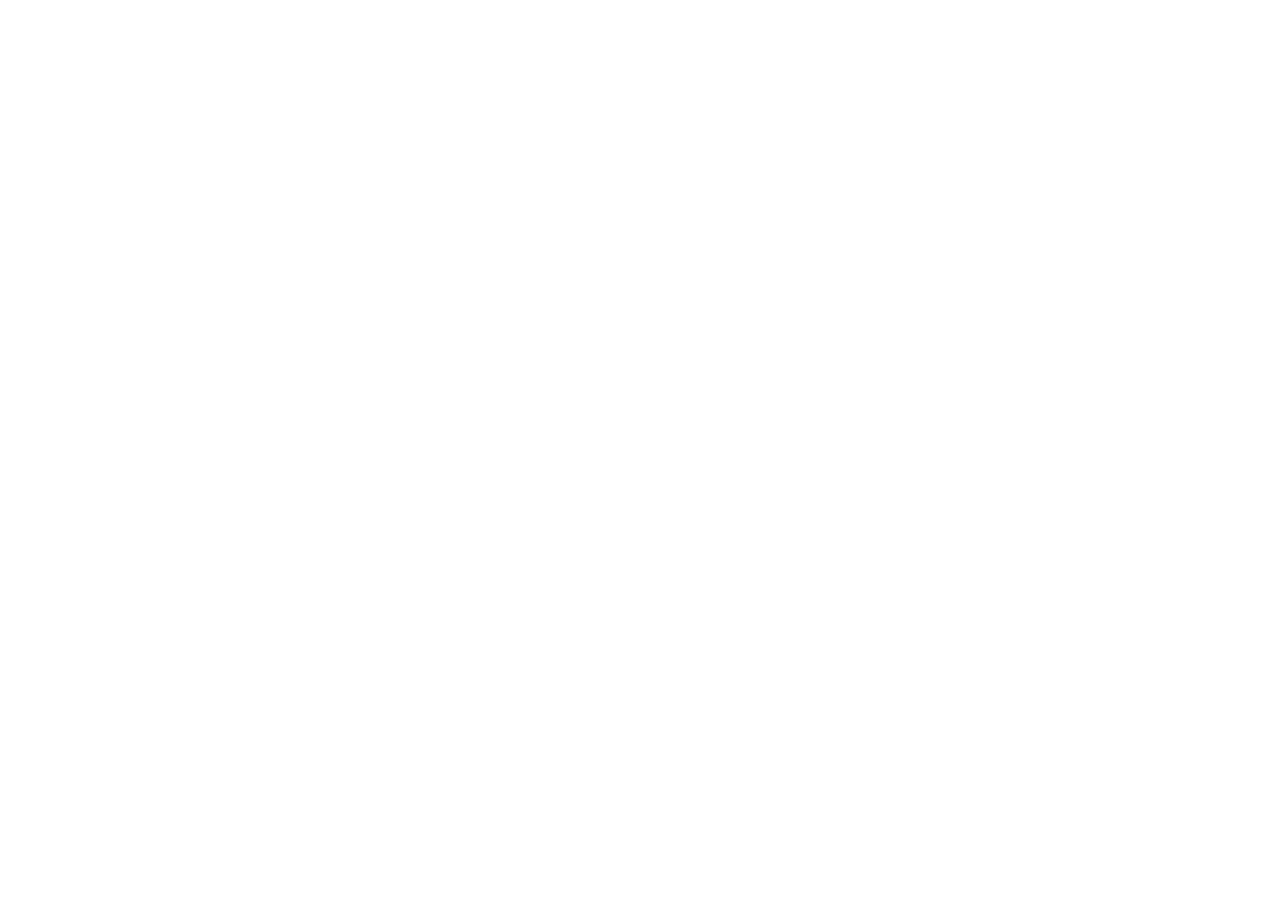
==== microsoft-design/microsoft.html @ c9d318f1 "microsoft design" ====
<!DOCTYPE html>
<html lang="en">
  <head>
    <meta charset="UTF-8" />
    <meta name="viewport" content="width=device-width, initial-scale=1.0" />
    <title>Microsoft Design</title>
  </head>
  <body></body>
</html>
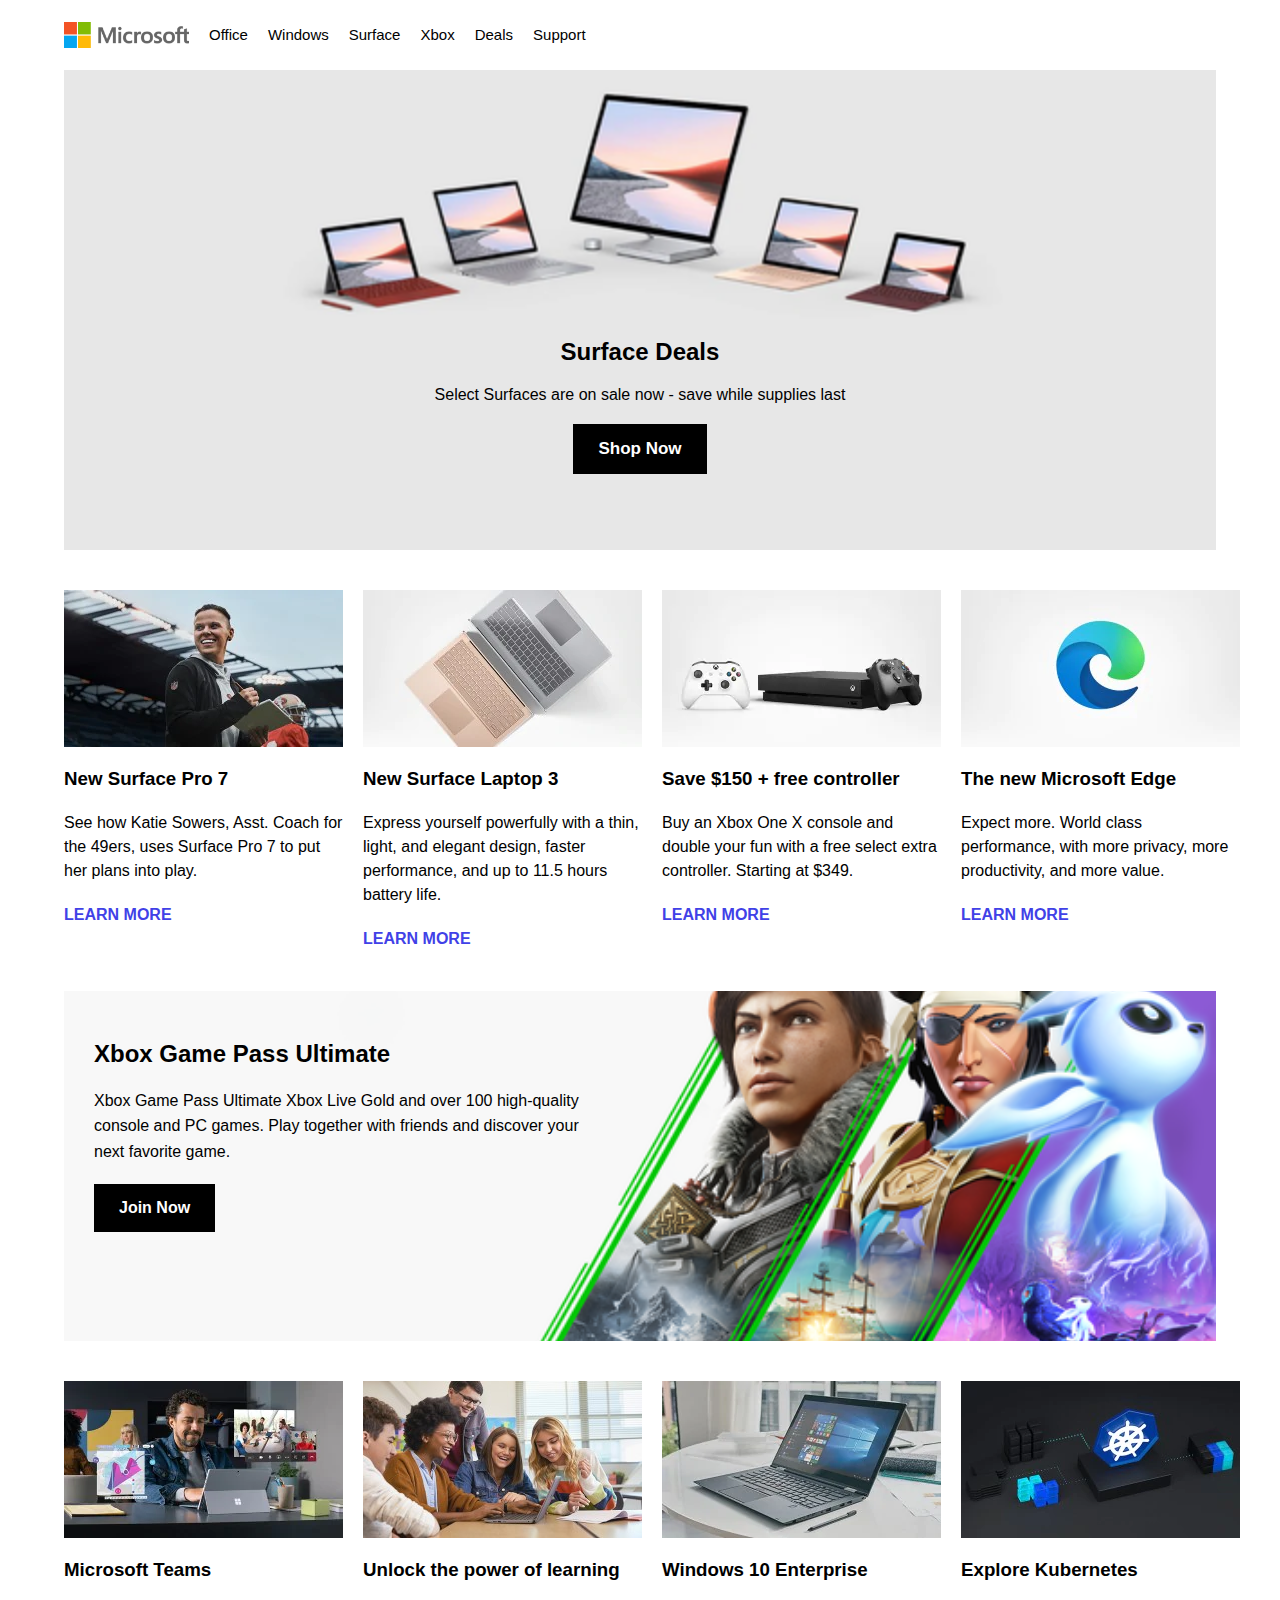
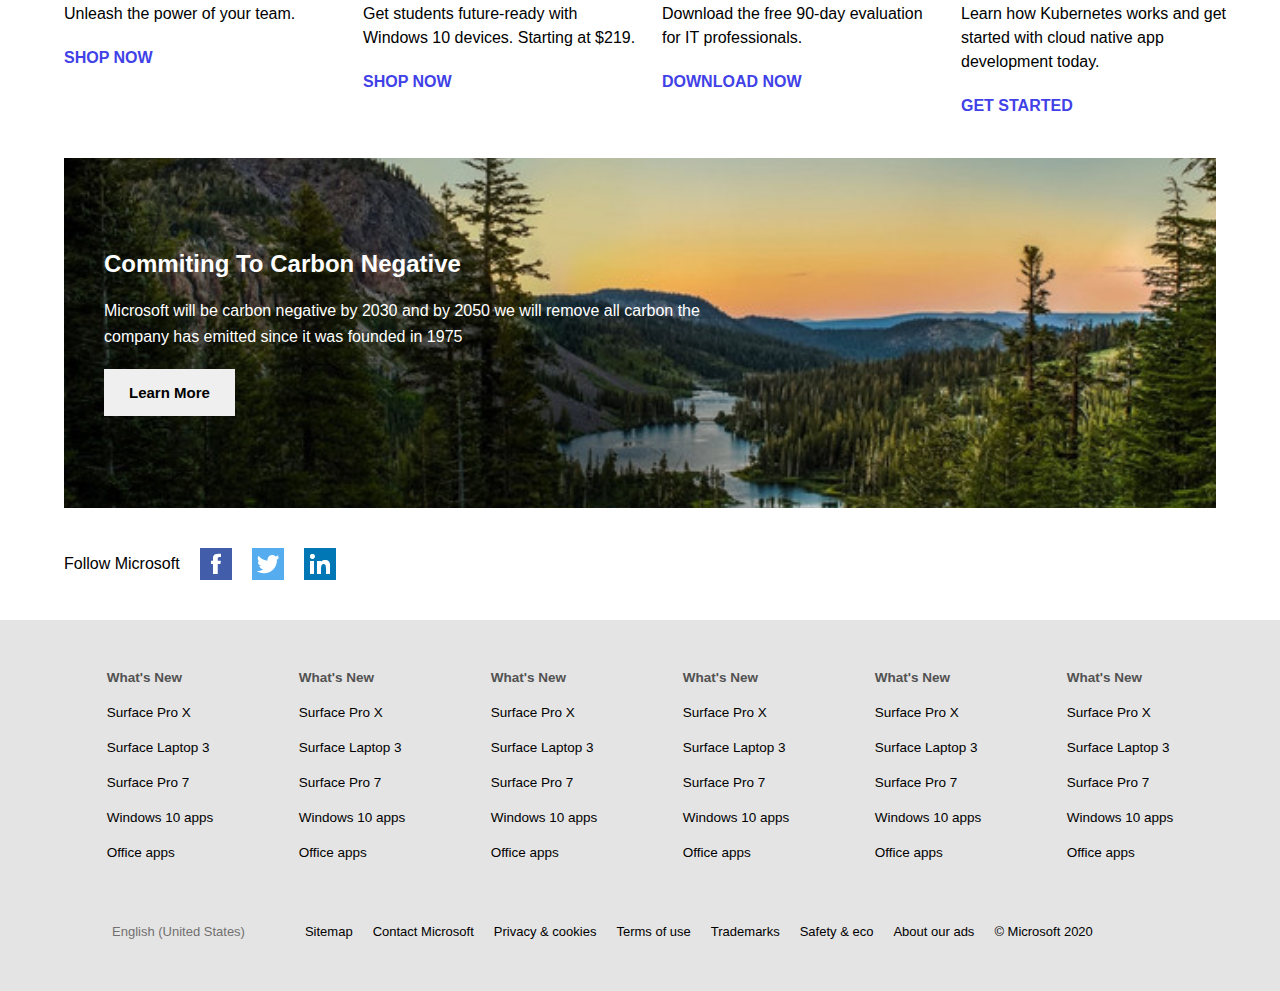
==== commit b87e3fe7: "microsoft design second commit" ====
--- a/microsoft-design/microsoft.html
+++ b/microsoft-design/microsoft.html
@@ -3,7 +3,207 @@
   <head>
     <meta charset="UTF-8" />
     <meta name="viewport" content="width=device-width, initial-scale=1.0" />
+    <link
+      rel="stylesheet"
+      href="https://cdnjs.cloudflare.com/ajax/libs/font-awesome/6.7.0/css/all.min.css"
+      integrity="sha512-9xKTRVabjVeZmc+GUW8GgSmcREDunMM+Dt/GrzchfN8tkwHizc5RP4Ok/MXFFy5rIjJjzhndFScTceq5e6GvVQ=="
+      crossorigin="anonymous"
+      referrerpolicy="no-referrer"
+    />
+    <link rel="stylesheet" href="microsoft.css" />
     <title>Microsoft Design</title>
   </head>
-  <body></body>
+  <body>
+    <header>
+      <nav>
+        <div class="nav-left-section">
+          <img src="images/logo.png" alt="" />
+          <ul>
+            <li><a href="#">Office</a></li>
+            <li><a href="#">Windows</a></li>
+            <li><a href="#">Surface</a></li>
+            <li><a href="#">Xbox</a></li>
+            <li><a href="#">Deals</a></li>
+            <li><a href="#">Support</a></li>
+          </ul>
+        </div>
+        <div class="nav-right-section">
+          <i class="fa fa-search"></i>
+          <i class="fa fa-shopping-cart"></i>
+        </div>
+      </nav>
+      <section class="main-header">
+        <h2>Surface Deals</h2>
+        <p>Select Surfaces are on sale now - save while supplies last</p>
+        <button>Shop Now <i class="fa fa-chevron-right"></i></button>
+      </section>
+    </header>
+    <main>
+      <section class="cards">
+        <div class="box">
+          <img src="images/card1.png" alt="" />
+          <h3>New Surface Pro 7</h3>
+          <p>
+            See how Katie Sowers, Asst. Coach for the 49ers, uses Surface Pro 7
+            to put her plans into play.
+          </p>
+          <a>LEARN MORE <i class="fa fa-chevron-right"></i></a>
+        </div>
+        <div class="box">
+          <img src="images/card2.png" alt="" />
+          <h3>New Surface Laptop 3</h3>
+          <p>
+            Express yourself powerfully with a thin, light, and elegant design,
+            faster performance, and up to 11.5 hours battery life.
+          </p>
+          <a>LEARN MORE <i class="fa fa-chevron-right"></i></a>
+        </div>
+        <div class="box">
+          <img src="images/card3.png" alt="" />
+          <h3>Save $150 + free controller</h3>
+          <p>
+            Buy an Xbox One X console and double your fun with a free select
+            extra controller. Starting at $349.
+          </p>
+          <a>LEARN MORE <i class="fa fa-chevron-right"></i></a>
+        </div>
+        <div class="box">
+          <img src="images/card4.png" alt="" />
+          <h3>The new Microsoft Edge</h3>
+          <p>
+            Expect more. World class performance, with more privacy, more
+            productivity, and more value.
+          </p>
+          <a>LEARN MORE <i class="fa fa-chevron-right"></i></a>
+        </div>
+      </section>
+      <section class="xbox-content">
+        <h2>Xbox Game Pass Ultimate</h2>
+        <p>
+          Xbox Game Pass Ultimate Xbox Live Gold and over 100 high-quality
+          console and PC games. Play together with friends and discover your
+          next favorite game.
+        </p>
+        <button>Join Now <i class="fa fa-chevron-right"></i></button>
+      </section>
+      <section class="cards">
+        <div class="box">
+          <img src="images/card5.png" alt="" />
+          <h3>Microsoft Teams</h3>
+          <p>Unleash the power of your team.</p>
+          <a>SHOP NOW <i class="fa fa-chevron-right"></i></a>
+        </div>
+        <div class="box">
+          <img src="images/card6.jpg" alt="" />
+          <h3>Unlock the power of learning</h3>
+          <p>
+            Get students future-ready with Windows 10 devices. Starting at $219.
+          </p>
+          <a>SHOP NOW <i class="fa fa-chevron-right"></i></a>
+        </div>
+        <div class="box">
+          <img src="images/card7.png" alt="" />
+          <h3>Windows 10 Enterprise</h3>
+          <p>Download the free 90-day evaluation for IT professionals.</p>
+          <a>DOWNLOAD NOW <i class="fa fa-chevron-right"></i></a>
+        </div>
+        <div class="box">
+          <img src="images/card8.png" alt="" />
+          <h3>Explore Kubernetes</h3>
+          <p>
+            Learn how Kubernetes works and get started with cloud native app
+            development today.
+          </p>
+          <a>GET STARTED <i class="fa fa-chevron-right"></i></a>
+        </div>
+      </section>
+      <section class="carbon">
+        <h2>Commiting To Carbon Negative</h2>
+        <p>
+          Microsoft will be carbon negative by 2030 and by 2050 we will remove
+          all carbon the company has emitted since it was founded in 1975
+        </p>
+        <button>Learn More <i class="fa fa-chevron-right"></i></button>
+      </section>
+      <section class="follow">
+        <p>Follow Microsoft</p>
+        <img src="images/social-fb.png" alt="" />
+        <img src="images/social-twitter.png" alt="" />
+        <img src="images/social-linkedin.png" alt="" />
+      </section>
+    </main>
+    <footer>
+      <section class="footer-upper">
+        <ul class="footer-list">
+          <li><h4>What's New</h4></li>
+          <li>Surface Pro X</li>
+          <li>Surface Laptop 3</li>
+          <li>Surface Pro 7</li>
+          <li>Windows 10 apps</li>
+          <li>Office apps</li>
+        </ul>
+
+        <ul class="footer-list">
+          <li><h4>What's New</h4></li>
+          <li>Surface Pro X</li>
+          <li>Surface Laptop 3</li>
+          <li>Surface Pro 7</li>
+          <li>Windows 10 apps</li>
+          <li>Office apps</li>
+        </ul>
+
+        <ul class="footer-list">
+          <li><h4>What's New</h4></li>
+          <li>Surface Pro X</li>
+          <li>Surface Laptop 3</li>
+          <li>Surface Pro 7</li>
+          <li>Windows 10 apps</li>
+          <li>Office apps</li>
+        </ul>
+
+        <ul class="footer-list">
+          <li><h4>What's New</h4></li>
+          <li>Surface Pro X</li>
+          <li>Surface Laptop 3</li>
+          <li>Surface Pro 7</li>
+          <li>Windows 10 apps</li>
+          <li>Office apps</li>
+        </ul>
+
+        <ul class="footer-list">
+          <li><h4>What's New</h4></li>
+          <li>Surface Pro X</li>
+          <li>Surface Laptop 3</li>
+          <li>Surface Pro 7</li>
+          <li>Windows 10 apps</li>
+          <li>Office apps</li>
+        </ul>
+
+        <ul class="footer-list">
+          <li><h4>What's New</h4></li>
+          <li>Surface Pro X</li>
+          <li>Surface Laptop 3</li>
+          <li>Surface Pro 7</li>
+          <li>Windows 10 apps</li>
+          <li>Office apps</li>
+        </ul>
+      </section>
+      <section class="footer-lower">
+        <p>
+          <i class="fas fa-globe fa-2x"></i>
+          <span>English (United States)</span>
+        </p>
+        <ul>
+          <li><a href="#">Sitemap</a></li>
+          <li><a href="#">Contact Microsoft</a></li>
+          <li><a href="#">Privacy & cookies</a></li>
+          <li><a href="#">Terms of use</a></li>
+          <li><a href="#">Trademarks</a></li>
+          <li><a href="#">Safety & eco</a></li>
+          <li><a href="#">About our ads</a></li>
+          <li><a href="#">&copy; Microsoft 2020</a></li>
+        </ul>
+      </section>
+    </footer>
+  </body>
 </html>
--- a/microsoft-design/microsoft.css
+++ b/microsoft-design/microsoft.css
@@ -0,0 +1,272 @@
+* {
+  box-sizing: border-box;
+  padding: 0;
+  margin: 0;
+}
+
+body {
+  font-family: Arial, Helvetica, sans-serif;
+}
+
+nav {
+  display: flex;
+  justify-content: space-between;
+  width: 90%;
+  margin: auto;
+  height: 70px;
+  align-items: center;
+}
+
+nav .nav-left-section {
+  display: flex;
+  justify-content: center;
+  align-items: center;
+}
+
+.nav-left-section img {
+  width: 125px;
+  margin-right: 20px;
+}
+
+.nav-left-section ul {
+  display: flex;
+  list-style: none;
+  font-size: 15px;
+}
+
+.nav-left-section ul li {
+  margin-right: 20px;
+}
+
+.nav-left-section ul li a {
+  text-decoration: none;
+  color: black;
+}
+
+.nav-left-section ul li a:hover {
+  padding-bottom: 5px;
+  border-bottom: 2px solid black;
+}
+
+.nav-right-section {
+  height: 30px;
+  display: flex;
+  justify-content: center;
+  align-items: center;
+}
+
+.nav-right-section i {
+  padding-bottom: 5px;
+  margin-left: 20px;
+}
+
+.nav-right-section i:hover {
+  border-bottom: 2px solid black;
+  cursor: pointer;
+}
+
+.main-header {
+  background: url("images/slide1.png") no-repeat center;
+  background-size: cover;
+  width: 90%;
+  margin: auto;
+  height: 480px;
+  display: flex;
+  flex-direction: column;
+  justify-content: center;
+  align-items: center;
+}
+
+.main-header h2 {
+  margin-top: 12rem;
+  margin-bottom: 20px;
+}
+
+.main-header p {
+  margin-bottom: 20px;
+}
+
+.main-header button {
+  background-color: black;
+  color: white;
+  padding: 15px 25px;
+  font-size: 17px;
+  font-weight: 700;
+  border: none;
+}
+
+.cards {
+  display: grid;
+  grid-template-columns: repeat(4, 1fr);
+  width: 90%;
+  margin: auto;
+  margin-top: 40px;
+  gap: 20px;
+}
+
+.box {
+  display: flex;
+  flex-direction: column;
+  gap: 20px;
+  line-height: 1.5rem;
+}
+
+.box a {
+  color: rgb(65, 65, 231);
+  font-weight: bold;
+  cursor: pointer;
+}
+
+.box a:hover i {
+  margin-left: 10px;
+}
+
+.xbox-content {
+  background: url("images/xbox.png") no-repeat center;
+  background-size: cover;
+  width: 90%;
+  margin: auto;
+  height: 350px;
+  margin-top: 40px;
+  display: flex;
+  flex-direction: column;
+  justify-content: center;
+  align-items: flex-start;
+  gap: 20px;
+}
+
+.xbox-content h2 {
+  font-weight: bold;
+}
+
+.xbox-content p {
+  width: 500px;
+  line-height: 1.6rem;
+}
+
+.xbox-content button {
+  padding: 15px 25px;
+  background-color: black;
+  border: none;
+  color: white;
+  font-size: 16px;
+  font-weight: bold;
+  margin-bottom: 60px;
+}
+
+.xbox-content h2,
+.xbox-content p,
+.xbox-content button {
+  margin-left: 30px;
+}
+
+.carbon {
+  background: url("images/carbon.jpg") no-repeat center;
+  background-size: cover;
+  width: 90%;
+  height: 350px;
+  margin: auto;
+  color: white;
+  display: flex;
+  flex-direction: column;
+  gap: 20px;
+  justify-content: center;
+  align-items: flex-start;
+  margin-top: 40px;
+}
+.carbon h2 {
+  font-weight: 700;
+}
+.carbon p {
+  width: 600px;
+  line-height: 1.6rem;
+}
+
+.carbon button {
+  padding: 15px 25px;
+  border: none;
+  font-size: 15px;
+  font-weight: bold;
+}
+
+.carbon h2,
+.carbon p,
+.carbon button {
+  margin-left: 40px;
+}
+
+.follow {
+  width: 90%;
+  margin: auto;
+  display: flex;
+  margin-top: 40px;
+  gap: 20px;
+  align-items: center;
+}
+
+footer {
+  background-color: rgb(228, 228, 228);
+  margin-top: 40px;
+}
+
+.footer-upper {
+  width: 90%;
+  height: 300px;
+  margin: auto;
+  display: grid;
+  grid-template-columns: repeat(6, 1fr);
+}
+
+.footer-upper ul {
+  font-size: 13.5px;
+  display: flex;
+  flex-direction: column;
+  list-style: none;
+  height: 200px;
+  align-items: flex-start;
+  gap: 20px;
+  margin: 50px auto;
+  margin-bottom: 0;
+}
+
+.footer-upper ul li h4 {
+  color: rgb(82, 82, 82);
+}
+
+.footer-upper ul li {
+  cursor: pointer;
+}
+
+.footer-lower {
+  display: flex;
+  align-items: center;
+  width: 90%;
+  margin: auto;
+  padding-bottom: 50px;
+}
+
+.footer-lower i {
+  font-size: 18px;
+  margin-right: 8px;
+  color: rgb(90, 90, 90);
+  margin-left: 40px;
+}
+
+.footer-lower span {
+  font-size: 13px;
+  color: rgb(114, 112, 112);
+  margin-right: 60px;
+}
+
+.footer-lower ul {
+  display: flex;
+  list-style: none;
+  gap: 20px;
+  align-items: center;
+}
+
+.footer-lower a {
+  color: black;
+  text-decoration: none;
+  font-size: 13px;
+}
